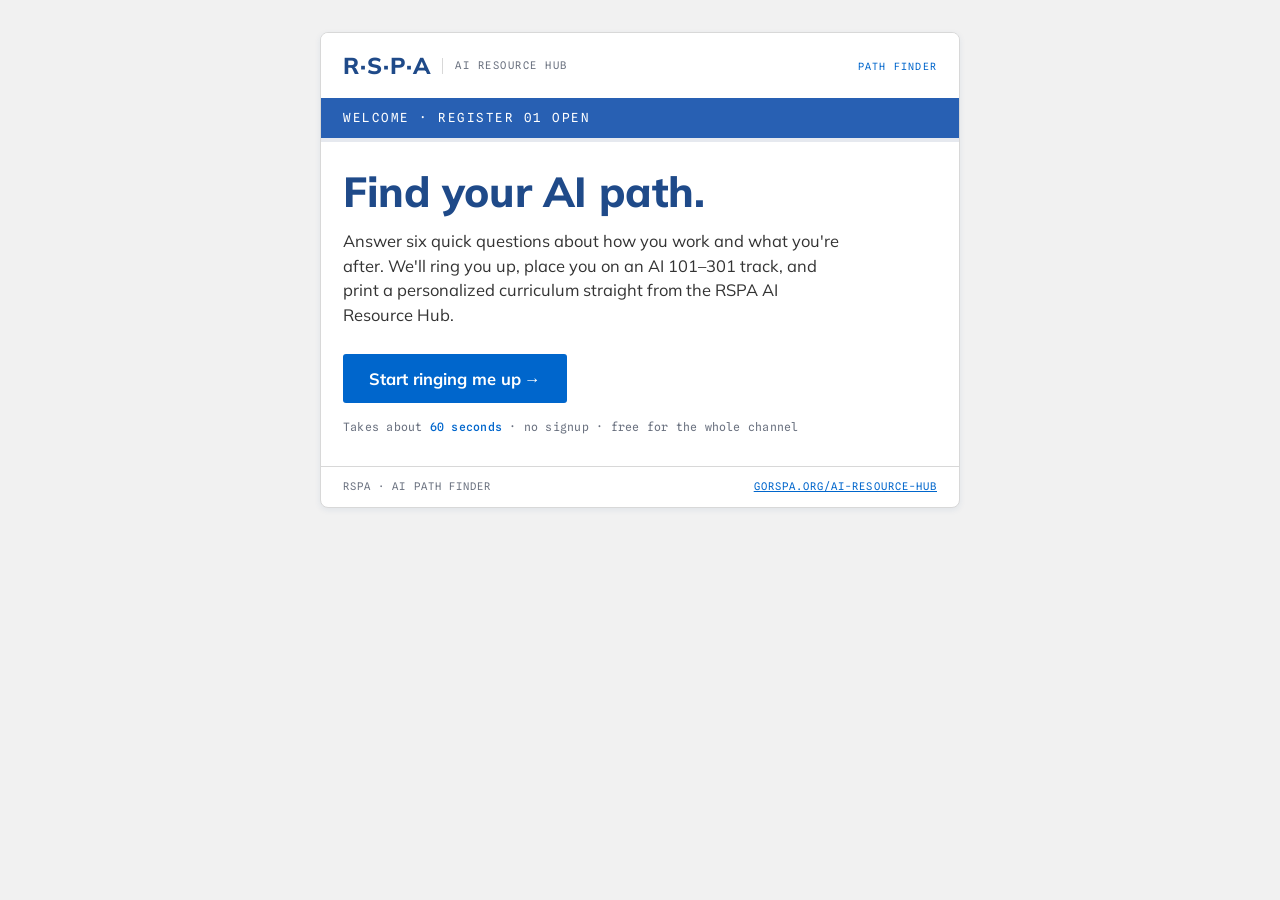
==== wordpress-plugin/rspa-ai-path-finder/app/path-finder.html @ 53745189 "v1.1.0: WordPress plugin, curriculum refresh, RSPA docs - WordPress plugin (wordpress-plugin/rspa-ai" ====
<!DOCTYPE html>
<html lang="en">
<head>
<meta charset="utf-8">
<meta name="viewport" content="width=device-width,initial-scale=1">
<!-- Bump when the curriculum or behavior changes; the WordPress plugin's
     settings screen displays both values. -->
<meta name="rspa-pathfinder-version" content="1.1.0">
<meta name="rspa-pathfinder-content-date" content="2026-10-13">
<meta name="description" content="RSPA AI Path Finder — a 60-second placement quiz that prints your personalized AI curriculum from the RSPA AI Resource Hub.">

<!-- Open Graph / social cards. Once the quiz has its final public URL,
     update og:url below, and consider swapping og:image for a 1200x630 PNG card. -->
<meta property="og:type" content="website">
<meta property="og:site_name" content="RSPA AI Resource Hub">
<meta property="og:title" content="RSPA AI Path Finder">
<meta property="og:description" content="Six quick questions place you on an AI 101–301 curriculum path for the retail IT channel — printed as a shareable receipt. Free, 60 seconds, no signup.">
<meta property="og:url" content="https://www.gorspa.org/ai-resource-hub/">
<meta property="og:image" content="https://www.gorspa.org/wp-content/uploads/logo-color.svg">
<meta name="twitter:card" content="summary">
<meta name="twitter:title" content="RSPA AI Path Finder">
<meta name="twitter:description" content="Find your AI path: a 60-second placement quiz from the RSPA AI Resource Hub.">
<title>RSPA AI Path Finder</title>
<link rel="preconnect" href="https://fonts.googleapis.com">
<link rel="preconnect" href="https://fonts.gstatic.com" crossorigin>
<link rel="stylesheet" href="https://fonts.googleapis.com/css2?family=Mulish:wght@400;600;700;800&family=Spline+Sans+Mono:wght@400;500;700&display=swap">
<style>
  /* ————————————————————————————————————————————————
     RSPA AI PATH FINDER — a friendly register that
     prints your curriculum as a receipt.
     Styled to RSPA's own site: white ground, navy nav
     blue, action blue links, RSPA red for the stamp.
     ———————————————————————————————————————————————— */
  :root{
    --page:#f1f1f1;         /* RSPA gray band */
    --card:#ffffff;
    --border:#d8d8d8;
    --navy:#1f4a89;         /* RSPA header navy */
    --navbar:#2860b3;       /* RSPA main-menu blue */
    --blue:#0066cc;         /* RSPA action/link blue */
    --blue-dark:#005dac;
    --red:#c02b0a;          /* RSPA red — stamp only */
    --txt:#333333;
    --txt-soft:#6b7280;
    --paper:#fbf8f1;        /* receipt paper */
    --paper-2:#f4efe2;
    --ink:#2d2d2d;
    --ink-soft:#6f6a5e;
    --disp:proxima-nova,"Mulish","Helvetica Neue",Helvetica,Arial,sans-serif;
    --mono:"Spline Sans Mono",ui-monospace,"SF Mono",Menlo,monospace;
    --ease:cubic-bezier(.16,1,.3,1);
  }
  *{box-sizing:border-box;margin:0;padding:0}
  html{-webkit-text-size-adjust:100%}
  body{
    background:var(--page);
    color:var(--txt);
    font-family:var(--disp);
    font-size:16px;line-height:1.5;
    min-height:100%;
    display:flex;justify-content:center;
    padding:clamp(12px,3vw,32px);
  }
  .terminal{
    width:100%;max-width:640px;
    background:var(--card);
    border:1px solid var(--border);
    border-radius:8px;
    overflow:hidden;
    box-shadow:0 2px 6px rgba(31,74,137,.08);
  }

  /* ————— masthead ————— */
  .mast{
    display:flex;align-items:center;justify-content:space-between;gap:16px;
    padding:16px 22px 14px;
    background:var(--card);
  }
  .brand{display:flex;align-items:center;gap:12px;min-width:0}
  .brand img{height:34px;width:auto;display:block}
  .brand .wordmark{
    display:none;
    font-family:var(--disp);font-weight:800;font-size:23px;letter-spacing:.04em;color:var(--navy);
  }
  .brand.no-img img{display:none}
  .brand.no-img .wordmark{display:block}
  .brand small{
    font-family:var(--mono);font-size:10.5px;letter-spacing:.14em;
    color:var(--txt-soft);text-transform:uppercase;white-space:nowrap;
    border-left:1px solid var(--border);padding-left:12px;
  }
  .mast .tag{
    font-family:var(--mono);font-size:10px;letter-spacing:.12em;text-transform:uppercase;
    color:var(--blue);white-space:nowrap;
  }

  /* ————— status bar (register display, RSPA nav blue) ————— */
  .vfd{
    background:var(--navbar);
    padding:11px 22px;
    font-family:var(--mono);
    color:#fff;
    display:flex;justify-content:space-between;align-items:baseline;gap:12px;
  }
  .vfd .msg{font-size:12.5px;letter-spacing:.12em;text-transform:uppercase;overflow:hidden;white-space:nowrap;text-overflow:ellipsis}
  .vfd .count{font-size:12.5px;letter-spacing:.12em;flex:none;color:rgba(255,255,255,.65)}
  .vfd .count b{color:#fff;font-weight:500}

  /* progress bar */
  .ticks{height:4px;background:#e6e9ef;overflow:hidden}
  .ticks i{display:block;height:100%;width:100%;background:var(--blue);
    transform:scaleX(0);transform-origin:left center;transition:transform .45s var(--ease)}

  /* ————— screens ————— */
  .stage{padding:28px 22px 30px;position:relative}
  .screen{display:none}
  .screen.active{display:block;animation:rise .38s var(--ease)}
  @keyframes rise{from{opacity:0;transform:translateY(10px)}to{opacity:1;transform:none}}

  h1{
    font-size:clamp(29px,6vw,42px);font-weight:800;line-height:1.06;color:var(--navy);
    letter-spacing:-.01em;text-wrap:balance;margin-bottom:14px;
  }
  h2{font-size:clamp(21px,4.2vw,26px);font-weight:700;line-height:1.18;color:var(--navy);letter-spacing:-.005em;text-wrap:balance;margin-bottom:20px}
  .lede{color:var(--txt);font-size:16.5px;max-width:50ch;margin-bottom:26px}
  .meta-line{font-family:var(--mono);font-size:11.5px;letter-spacing:.02em;color:var(--txt-soft);margin-top:16px}
  .meta-line b{color:var(--blue);font-weight:500}

  .btn{
    -webkit-appearance:none;appearance:none;cursor:pointer;
    font-family:var(--disp);font-weight:700;font-size:16.5px;
    color:#fff;background:var(--blue);
    border:none;border-radius:3px;
    padding:14px 26px;
    transition:background .15s,transform .12s var(--ease);
  }
  .btn:hover{background:var(--blue-dark)}
  .btn:active{transform:translateY(2px)}
  .btn:focus-visible{outline:3px solid var(--navy);outline-offset:3px}

  /* answers */
  .answers{display:flex;flex-direction:column;gap:10px}
  .ans{
    -webkit-appearance:none;appearance:none;cursor:pointer;text-align:left;
    display:flex;align-items:center;gap:14px;
    width:100%;padding:13px 16px;
    background:#fff;
    border:1px solid var(--border);
    border-radius:4px;
    color:var(--txt);font-family:var(--disp);font-size:16px;font-weight:400;line-height:1.35;
    transition:border-color .15s,background .15s,transform .15s var(--ease);
  }
  .ans .key{
    flex:none;width:28px;height:28px;border-radius:3px;
    display:grid;place-items:center;
    font-family:var(--mono);font-size:12px;font-weight:700;
    background:#eaf2fc;color:var(--blue);
    border:1px solid #c5dcf5;
  }
  .ans:hover{border-color:var(--blue);background:#f7fafd;transform:translateX(3px)}
  .ans:focus-visible{outline:2px solid var(--blue);outline-offset:2px}
  .ans.rung{border-color:var(--blue);background:#eaf2fc}
  .q-foot{display:flex;justify-content:space-between;align-items:baseline;gap:12px;margin-top:18px}
  .kbd-hint{display:none;font-family:var(--mono);font-size:11px;letter-spacing:.02em;color:var(--txt-soft)}
  .kbd-hint b{color:var(--blue);font-weight:500}
  @media (hover:hover) and (pointer:fine){ .kbd-hint{display:inline} }
  .back{
    background:none;border:none;cursor:pointer;
    font-family:var(--mono);font-size:12px;letter-spacing:.02em;color:var(--txt-soft);
    padding:6px 2px;
  }
  .back:hover{color:var(--navy)}
  .back:focus-visible{outline:2px solid var(--blue);outline-offset:2px}

  /* ————— printing / receipt ————— */
  .slot{
    height:12px;border-radius:6px;margin:4px auto 0;max-width:520px;
    background:linear-gradient(180deg,#c7cdd8,#e9ecf1);
    border:1px solid var(--border);
    box-shadow:0 2px 4px rgba(31,74,137,.25) inset;
  }
  .receipt-wrap{max-width:480px;margin:0 auto}
  .receipt{
    background:
      repeating-linear-gradient(0deg,transparent 0 26px,rgba(45,45,45,.03) 26px 27px),
      linear-gradient(180deg,var(--paper),var(--paper-2));
    color:var(--ink);
    font-family:var(--mono);font-size:13px;line-height:1.55;
    padding:26px 24px 20px;
    margin-top:-6px;
    box-shadow:0 18px 36px -16px rgba(31,74,137,.45);
    transform-origin:top center;
    -webkit-mask:linear-gradient(#000 0 0) top/100% calc(100% - 9px) no-repeat,
      radial-gradient(circle at 6px -3px, transparent 7px, #000 7.5px) bottom/12px 9px repeat-x;
            mask:linear-gradient(#000 0 0) top/100% calc(100% - 9px) no-repeat,
      radial-gradient(circle at 6px -3px, transparent 7px, #000 7.5px) bottom/12px 9px repeat-x;
  }
  .printing .receipt{animation:feed 1.1s var(--ease)}
  @keyframes feed{
    0%{clip-path:inset(0 0 100% 0);transform:translateY(-14px)}
    100%{clip-path:inset(0 0 0% 0);transform:none}
  }
  .r-center{text-align:center}
  .r-logo-img{height:34px;width:auto;display:inline-block}
  .r-logo{display:none;font-family:var(--disp);font-weight:800;font-size:24px;letter-spacing:.02em;color:var(--navy)}
  .r-head.no-img .r-logo-img{display:none}
  .r-head.no-img .r-logo{display:block}
  .r-sub{font-size:11px;letter-spacing:.14em;text-transform:uppercase;color:var(--ink-soft);margin-top:6px}
  .rule{border:none;border-top:1.5px dashed rgba(45,45,45,.35);margin:13px 0}
  .kv{display:flex;justify-content:space-between;gap:12px;font-size:12px;color:var(--ink-soft)}
  .kv b{color:var(--ink);font-weight:500}

  .stamp-row{display:flex;align-items:center;justify-content:space-between;gap:14px;margin:4px 0 2px}
  .lvl{
    font-family:var(--disp);font-weight:800;font-size:40px;letter-spacing:-.02em;line-height:1;color:var(--navy);
  }
  .lvl small{display:block;font-family:var(--mono);font-weight:400;font-size:10.5px;letter-spacing:.16em;text-transform:uppercase;color:var(--ink-soft);margin-top:5px}
  .stamp{
    flex:none;transform:rotate(-7deg);
    border:2.5px solid var(--red);color:var(--red);
    border-radius:6px;padding:6px 12px;
    font-weight:700;font-size:13px;letter-spacing:.16em;text-transform:uppercase;
    opacity:.92;
  }
  .printing .stamp{animation:stamp .5s var(--ease) .9s backwards}
  @keyframes stamp{
    0%{transform:rotate(-7deg) scale(2.1);opacity:0}
    70%{transform:rotate(-7deg) scale(.94);opacity:.95}
    100%{transform:rotate(-7deg) scale(1);opacity:.92}
  }
  .persona-line{font-size:12.5px;color:var(--ink);margin-top:10px;max-width:42ch}

  .r-h{font-size:11px;letter-spacing:.16em;text-transform:uppercase;color:var(--ink-soft);margin:2px 0 8px}
  .item{display:block;text-decoration:none;color:var(--ink);padding:9px 8px;margin:0 -8px;border-radius:4px}
  .item:hover{background:rgba(0,102,204,.06)}
  .item:focus-visible{outline:2px solid var(--blue);outline-offset:1px}
  .item .t{display:flex;justify-content:space-between;gap:10px;font-weight:700;font-size:13px}
  .item .t .sku{flex:none;font-weight:400;color:var(--ink-soft);font-size:11px;letter-spacing:.06em}
  .item .d{font-size:12px;color:var(--ink-soft);margin-top:2px;line-height:1.45}
  .item .u{font-size:11px;color:var(--blue);text-decoration:underline;text-underline-offset:2px;word-break:break-all;margin-top:3px;display:block}
  .totals .kv{margin:3px 0}
  .totals .kv b, .totals .grand span:last-child{white-space:nowrap}
  .totals .grand{font-size:15px;color:var(--ink);font-weight:700}
  .barcode{
    height:44px;margin:14px auto 4px;max-width:280px;
    background:repeating-linear-gradient(90deg,
      var(--ink) 0 2px,transparent 2px 5px,
      var(--ink) 5px 8px,transparent 8px 10px,
      var(--ink) 10px 11px,transparent 11px 15px,
      var(--ink) 15px 19px,transparent 19px 21px);
  }
  .thanks{font-size:11px;letter-spacing:.14em;text-transform:uppercase;color:var(--ink-soft)}

  /* share row */
  .share{display:flex;flex-wrap:wrap;gap:10px;justify-content:center;margin-top:22px}
  .chip{
    -webkit-appearance:none;appearance:none;cursor:pointer;text-decoration:none;
    font-family:var(--mono);font-size:12px;letter-spacing:.04em;
    color:var(--navy);background:#fff;
    border:1px solid var(--border);border-radius:3px;
    padding:9px 16px;transition:border-color .15s,background .15s;
  }
  .chip:hover{border-color:var(--blue);background:#f7fafd}
  .chip:focus-visible{outline:2px solid var(--blue);outline-offset:2px}
  .chip.primary{background:var(--blue);color:#fff;border-color:var(--blue);font-weight:700}
  .chip.primary:hover{background:var(--blue-dark)}
  .toast{
    text-align:center;font-family:var(--mono);font-size:11.5px;letter-spacing:.1em;
    color:var(--blue);margin-top:12px;min-height:16px;opacity:0;transition:opacity .25s;
  }
  .toast.show{opacity:1}
  .shared-note{
    font-family:var(--mono);font-size:11.5px;letter-spacing:.04em;color:var(--txt-soft);
    text-align:center;margin-bottom:14px;
  }
  .shared-note button{background:none;border:none;color:var(--blue);cursor:pointer;font:inherit;text-decoration:underline;text-underline-offset:2px;padding:0}

  .foot{
    border-top:1px solid var(--border);
    padding:12px 22px;display:flex;justify-content:space-between;gap:10px;
    font-family:var(--mono);font-size:10.5px;letter-spacing:.1em;color:var(--txt-soft);text-transform:uppercase;
  }
  .foot a{color:var(--blue)}
  .foot a:hover{color:var(--navy)}

  ::selection{background:var(--blue);color:#fff}

  /* embedded in an iframe (e.g. the WordPress block): transparent ground, tight
     padding — the host page provides the spacing. */
  .embedded body{background:transparent;padding:4px 2px 10px}
  .embedded .terminal{box-shadow:0 1px 4px rgba(31,74,137,.08)}

  @media (max-width:480px){
    .mast{padding:13px 16px 11px}
    .vfd{padding:10px 16px}
    .stage{padding:24px 16px 26px}
    .vfd .msg{font-size:11px;white-space:normal;line-height:1.45}
    .vfd .count{font-size:11px}
    .brand small{display:none}
    .mast .tag{display:none}
  }
  @media (prefers-reduced-motion:reduce){
    *,*::before,*::after{animation-duration:.01ms !important;animation-iteration-count:1 !important;transition-duration:.01ms !important}
  }
</style>
</head>
<body>

<div class="terminal" id="terminal">
  <div class="mast">
    <div class="brand" id="brand">
      <img src="https://www.gorspa.org/wp-content/uploads/logo-color.svg" alt="RSPA"
           onerror="this.parentNode.classList.add('no-img')">
      <span class="wordmark">R·S·P·A</span>
      <small>AI Resource Hub</small>
    </div>
    <span class="tag">Path Finder</span>
  </div>

  <div class="vfd" role="status" aria-live="polite">
    <span class="msg" id="vfdMsg">WELCOME · REGISTER 01 OPEN</span>
    <span class="count" id="vfdCount"></span>
  </div>
  <div class="ticks" id="ticks" aria-hidden="true"></div>

  <div class="stage" id="stage">

    <!-- INTRO -->
    <section class="screen active" id="intro">
      <h1>Find your AI path.</h1>
      <p class="lede">Answer six quick questions about how you work and what you're after. We'll ring you up, place you on an AI 101–301 track, and print a personalized curriculum straight from the RSPA AI Resource Hub.</p>
      <button class="btn" id="startBtn">Start ringing me up&thinsp;→</button>
      <p class="meta-line">Takes about <b>60 seconds</b> · no signup · free for the whole channel</p>
    </section>

    <!-- QUESTION -->
    <section class="screen" id="quiz">
      <h2 id="qTitle" tabindex="-1" style="outline:none"></h2>
      <div class="answers" id="qAnswers"></div>
      <div class="q-foot">
        <button class="back" id="backBtn">← back one item</button>
        <span class="kbd-hint" aria-hidden="true">or press <b>A–D</b></span>
      </div>
    </section>

    <!-- RESULT -->
    <section class="screen" id="result">
      <p class="shared-note" id="sharedNote" hidden>Viewing a shared result · <button id="retakeInline">take the quiz yourself →</button></p>
      <div class="slot" aria-hidden="true"></div>
      <div class="receipt-wrap">
        <div class="receipt" id="receipt"></div>
      </div>
      <div class="share">
        <button class="chip primary" id="copyBtn">Copy my result link</button>
        <a class="chip" id="liBtn" target="_blank" rel="noopener">Share on LinkedIn</a>
        <a class="chip" id="mailBtn">Email it</a>
        <button class="chip" id="retakeBtn">Retake</button>
      </div>
      <p class="toast" id="toast" role="status">LINK COPIED — PASTE IT ANYWHERE</p>
    </section>

  </div>

  <div class="foot">
    <span>RSPA · AI Path Finder</span>
    <a href="https://www.gorspa.org/ai-resource-hub/" target="_blank" rel="noopener">gorspa.org/ai-resource-hub</a>
  </div>
</div>

<script>
(function(){
  "use strict";

  /* ————— config —————
     The WordPress plugin overrides these by defining window.RSPA_PATHFINDER_CONFIG
     before this script runs; standalone copies use the defaults below. */
  var CFG = window.RSPA_PATHFINDER_CONFIG || {};
  var HUB = "https://www.gorspa.org/";
  /* Where LinkedIn / email shares send people. For now this is the AI Resource
     Hub; once the quiz has its own public URL, point this at the quiz instead. */
  var SHARE_TARGET = CFG.shareTarget || HUB + "ai-resource-hub/";
  /* Optional response counter: set to an endpoint URL (Formspree, Google Apps
     Script, etc.) to receive one anonymous POST per completed quiz:
     {level, track, role, ts}. Leave "" to disable — the widget is zero-backend. */
  var PING_URL = CFG.pingUrl || "";
  /* Base URL for "Copy my result link" (?r=201i is appended). Defaults to this
     page; the plugin points it at the WordPress page the quiz is embedded on. */
  var RESULT_BASE = CFG.resultBase || (location.origin + location.pathname);

  /* inside an iframe: drop the gray page band so the widget sits on the host page */
  var EMBEDDED = window.parent !== window;
  if(EMBEDDED) document.documentElement.classList.add("embedded");

  /* ————— content: questions ————— */
  var QUESTIONS = [
    {
      kick:"Item 1 · Familiarity",
      title:"How would you describe you and AI right now?",
      opts:[
        {label:"We haven't been formally introduced", pts:0},
        {label:"I've dabbled — ChatGPT here and there", pts:1},
        {label:"I use AI tools most days at work", pts:2},
        {label:"I'm building or deploying AI solutions", pts:3}
      ]
    },
    {
      kick:"Item 2 · Vocabulary check",
      title:"Someone says “RAG” in a meeting. You think…",
      opts:[
        {label:"…something about cleaning cloths?", pts:0},
        {label:"I've heard it — retrieval-something", pts:1},
        {label:"I can explain it in plain English", pts:2},
        {label:"I've implemented one", pts:3}
      ]
    },
    {
      kick:"Item 3 · Your seat",
      title:"Which seat do you sit in most days?",
      opts:[
        {label:"Owner / executive", role:"exec"},
        {label:"Sales or marketing", role:"sales"},
        {label:"Support, service, or operations", role:"ops"},
        {label:"Technical — dev, integrations, IT", role:"tech"}
      ]
    },
    {
      kick:"Item 4 · The goal",
      title:"What would make this worth your time?",
      opts:[
        {label:"Understand what AI actually is (and isn't)", track:"f"},
        {label:"Get better results from tools I already use", track:"p"},
        {label:"Run my company more efficiently with AI", track:"i"},
        {label:"Bring AI to my merchants — or my product", track:"m"}
      ]
    },
    {
      kick:"Item 5 · Company pulse",
      title:"How does your company use AI today?",
      opts:[
        {label:"It doesn't — or only unofficially", pts:0},
        {label:"A few people experimenting on their own", pts:1},
        {label:"Approved tools, some ground rules", pts:2},
        {label:"AI is built into our products or processes", pts:3}
      ]
    },
    {
      kick:"Item 6 · The honest one",
      title:"What's really holding you back?",
      opts:[
        {label:"I don't know where to start", mod:-1, flag:"start"},
        {label:"Security, IP, and accuracy worries", mod:0, flag:"risk"},
        {label:"Zero spare time to figure it out", mod:0, flag:"time"},
        {label:"Nothing — hand me the advanced stuff", mod:1, flag:"go"}
      ]
    }
  ];

  /* ————— content: levels & curriculum ————— */
  var ROLE_LABEL = {exec:"Owner / Executive", sales:"Sales & Marketing", ops:"Support & Operations", tech:"Technical / Dev"};
  var ROLE_PLAYBOOK = {
    exec:"Executive playbook — strategy, board materials, faster decisions.",
    sales:"Sales-team playbook — call prep, follow-ups, pipeline intelligence.",
    ops:"Support-team playbook — level-1 chatbots, faster resolution, onboarding.",
    tech:"Developer-team playbook — prototyping, code gen, the new QA."
  };
  var TRACK_LABEL = {f:"Foundations", p:"Practitioner", i:"Internal efficiency", m:"Merchant-facing"};

  var LEVELS = {
    "101":{
      persona:"The Explorer", grade:"AI 101",
      line:"AI-curious and starting fresh — the single best place to be. Your curriculum builds the foundation everyone else skipped.",
      items:[
        {sku:"TERM-101", t:"AI Terminology & Definitions", d:"Learn the language: generative vs. predictive, LLMs, RAG, agents — decoded for the channel.", u:HUB+"ai-terminology/"},
        {sku:"MYTH-101", t:"AI Misconceptions & Best Practices", d:"Seven myths, busted — plus what to never paste into a public AI tool.", u:HUB+"ai-misconceptions-best-practices/"},
        {sku:"PRMPT-101", t:"Basic Prompting — the Cheat Sheet", d:"Sample prompts for marketing, sales & support, and the role-context-format formula.", u:HUB+"ai-tools/"},
        {sku:"POD-151", t:"Podcast: AI's Impact w/ Byron Reese", d:"A tech futurist's big picture. Zero jargon, all signal.", u:HUB+"blog-rspa-trusted-advisor-ep-151-ais-impact-with-tech-futurist-byron-reese/"},
        {sku:"ACT-101", t:"This week: one tool, one task", d:"The best-practices action plan — pick one AI tool and use it for one real task before Friday.", u:HUB+"ai-misconceptions-best-practices/"}
      ]
    },
    "102":{
      persona:"The Practitioner", grade:"AI 102",
      line:"You already use AI — now make it work harder. Your curriculum turns casual prompting into a repeatable skill.",
      items:[
        {sku:"PRMPT-102", t:"Prompting Cheat Sheet & Few-Shot", d:"Context, verification, and teaching the AI with examples before you ask.", u:HUB+"ai-tools/"},
        {sku:"CRAFT-102", t:"Advanced Prompting: C.R.A.F.T. & Personas", d:"Context-Role-Action-Format-Tone, expert personas, chain-of-thought — the pro moves.", u:HUB+"ai-tools/"},
        {sku:"SEC-102", t:"Protect Your IP", d:"Zero-trust rules for public tools, and what belongs only in paid, contract-backed platforms.", u:HUB+"ai-misconceptions-best-practices/"},
        {sku:"PDF-102", t:"7-Day Social Content Pro Prompt", d:"A two-prompt workflow that turns one chat into a week of posts and images. Fill four blanks, run it.", u:HUB+"wp-content/uploads/7-Day-Social-Media-content-and-Image-Generator-Pro-Prompt.pdf"},
        {sku:"POD-153", t:"Podcast: Zack Kass (ex-OpenAI)", d:"How AI can expand VAR/ISV potential, from OpenAI's former GTM lead.", u:HUB+"blog-rspa-trusted-advisor-ep-153-how-ai-can-expand-var-isv-potential-with-zack-kass/"}
      ]
    },
    "201":{
      persona:"The Operator", grade:"AI 201",
      line:"You're past experimenting — time to put AI to work across the whole business, team by team.",
      items:[
        {sku:"OPS-201", t:"Internal AI Applications, by Team", d:"__ROLE__", u:HUB+"ai-internal-applications/"},
        {sku:"PDF-201", t:"Top 10 AI Use Cases for IT Resellers", d:"The internal-productivity playbook, in one PDF.", u:HUB+"wp-content/uploads/Top-10-AI-Use-Cases-for-IT-Resellers-Internal-Productivity-Business-Growth.pdf"},
        {sku:"PDF-202", t:"Stop Talking About AI and Start Using It", d:"A practical application guide for busy channel executives.", u:HUB+"wp-content/uploads/Stop-Talking-About-AI-and-Start-Using-It-A-Practical-Application-for-Busy-Channel-Executives.pdf"},
        {sku:"SEC-201", t:"Governance Guardrails", d:"IP protection defaults and sample partner-NDA language before you scale.", u:HUB+"ai-misconceptions-best-practices/"},
        {sku:"PDF-203", t:"What VAR & ISV Teams Should Learn Next", d:"RetailNOW 2026 takeaways: core AI skills, a one-page governance checklist, and a 90-day pilot plan.", u:HUB+"wp-content/uploads/What-VAR-ISV-Teams-Should-Learn-Next-About-AI.pdf"}
      ]
    },
    "301":{
      persona:"The Trailblazer", grade:"AI 301",
      line:"You're bringing AI to the front of the store — and the front of the industry. This is the merchant-facing, revenue-side track.",
      items:[
        {sku:"MRCH-301", t:"Merchant-Facing AI, by Vertical", d:"What McDonald's, Wegmans, and Sephora are shipping — and what your merchants will ask for next.", u:HUB+"ai-merchant-facing-applications/"},
        {sku:"POD-159", t:"Podcast: AI & Payments Opportunities", d:"For ISOs, agents, ISVs, and VARs — where AI meets the payments stack.", u:HUB+"blog-rspa-trusted-advisor-ep-159-ai-payments-opportunities-for-isos-agents-isvs-and-vars/"},
        {sku:"PDF-301A", t:"Conversational AI in Retail: Case Studies", d:"Nike, Sephora, Walmart, Kroger, Lowe's — and why VARs must own the conversational layer first.", u:HUB+"wp-content/uploads/Conversational_AI_Case_Studies.pdf"},
        {sku:"PDF-301B", t:"How Restaurants, Retailers & C-Stores Use AI", d:"Merchant AI use cases by vertical, and how to package AI around outcomes, not a resold chatbot.", u:HUB+"wp-content/uploads/AI-Transforming-Sales-and-Operations.pdf"},
        {sku:"CTA-301", t:"Join the RSPA AI Advisory Group", d:"Shape this hub — contribute case studies and steer what gets built next.", u:"mailto:Membership@GoRSPA.org?subject=RSPA%20AI%20Advisory%20Group"}
      ]
    }
  };

  /* electives appended by track / concern */
  var ELECTIVES = {
    m:{sku:"ELEC-M", t:"Elective: Merchant-Facing AI", d:"A preview of the 301 track — real deployments across retail, restaurant & grocery.", u:HUB+"ai-merchant-facing-applications/"},
    i:{sku:"ELEC-I", t:"Elective: Internal AI Applications", d:"A preview of the 201 track — efficiency use cases organized by business outcome.", u:HUB+"ai-internal-applications/"},
    risk:{sku:"ELEC-S", t:"Elective: IP & Accuracy Guardrails", d:"The zero-trust defaults that let you use AI without losing sleep.", u:HUB+"ai-misconceptions-best-practices/"},
    /* 301 merchant track: the Inspire 2026 Voice AI deck (Google Drive .pptx, as linked from the hub) */
    voice:{sku:"ELEC-V", t:"Elective: Voice AI in Retail IT (deck)", d:"Inspire 2026: phone, kiosk & drive-thru voice AI across retail, restaurant & grocery.", u:"https://drive.google.com/uc?export=download&id=167g3m_W9bVML_R7xXnJOEFtqOKq_wZOw"}
  };

  /* seat-specific electives (Q3), appended at every level */
  var ROLE_ELECTIVES = {
    tech:{sku:"ELEC-T", t:"Elective: AI-Assisted Development", d:"RetailNOW 2026: from vibe coding to a disciplined dev loop — second-model review, PCI built in.", u:HUB+"wp-content/uploads/The-Latest-AI-Enablers-for-ISVs-FINAL.pdf"},
    exec:{sku:"ELEC-X", t:"Elective: AI Considerations for VAR Leaders", d:"Inspire 2026 deck: a three-rule AI policy, a five-question use-case test, crawl-walk-run.", u:"https://drive.google.com/uc?export=download&id=1Q1Ds4-gEFKq4kEenIg5SFWdfA9tV9MkH"}
  };

  var VFD_LINES = [
    "SCANNING FAMILIARITY…","CHECKING VOCABULARY…","LOGGING YOUR SEAT…",
    "PRICING THE GOAL…","READING COMPANY PULSE…","LAST ITEM — BE HONEST…"
  ];

  /* ————— state ————— */
  var state = {i:0, answers:[], score:0, role:null, track:null, flag:null, shared:false};

  var $ = function(id){return document.getElementById(id)};
  var screens = {intro:$("intro"), quiz:$("quiz"), result:$("result")};
  var reduced = window.matchMedia("(prefers-reduced-motion: reduce)").matches;

  /* progress bar */
  var ticksEl = $("ticks");
  ticksEl.appendChild(document.createElement("i"));

  function vfd(msg,count){
    $("vfdMsg").textContent = msg;
    $("vfdCount").innerHTML = count || "";
  }
  function show(name){
    for(var k in screens){screens[k].classList.remove("active")}
    screens[name].classList.add("active");
    postHeight();
  }
  function paintTicks(n){
    ticksEl.firstChild.style.transform = "scaleX(" + (n/QUESTIONS.length) + ")";
  }

  /* ————— quiz flow ————— */
  function renderQ(focusTitle){
    var q = QUESTIONS[state.i];
    $("qTitle").textContent = q.title;
    var box = $("qAnswers"); box.innerHTML = "";
    var KEYS = "ABCD";
    q.opts.forEach(function(opt,idx){
      var b = document.createElement("button");
      b.className = "ans" + (state.answers[state.i]===idx ? " rung" : "");
      b.type = "button";
      b.innerHTML = '<span class="key">'+KEYS[idx]+'</span><span>'+opt.label+'</span>';
      b.addEventListener("click",function(){pick(idx,b)});
      box.appendChild(b);
    });
    $("backBtn").style.visibility = "visible";
    $("backBtn").textContent = state.i===0 ? "← back to start" : "← back one item";
    vfd(VFD_LINES[state.i], "ITEM <b>"+(state.i+1)+"</b>/"+QUESTIONS.length);
    paintTicks(state.i);
    show("quiz");
    if(focusTitle !== false){ try{ $("qTitle").focus({preventScroll:false}) }catch(e){} }
  }

  var advancing = false;
  function pick(idx, btn){
    if(advancing) return;
    advancing = true;
    var sib = btn.parentNode.children;
    for(var s=0;s<sib.length;s++){ sib[s].classList.remove("rung") }
    btn.classList.add("rung");
    state.answers[state.i] = idx;
    var delay = reduced ? 0 : 260;
    setTimeout(function(){
      advancing = false;
      state.i++;
      if(state.i < QUESTIONS.length){ renderQ() }
      else { tally(); }
    }, delay);
  }

  /* register keys: A–D or 1–4 answer the open question */
  document.addEventListener("keydown", function(e){
    /* in a host-page popup, Esc asks the host to close it */
    if(e.key === "Escape" && EMBEDDED){
      try{ window.parent.postMessage({type:"rspa-pathfinder-close"}, "*") }catch(err){}
      return;
    }
    if(!screens.quiz.classList.contains("active")) return;
    if(e.altKey || e.ctrlKey || e.metaKey) return;
    var idx = "ABCD".indexOf(e.key.toUpperCase());
    if(idx < 0) idx = "1234".indexOf(e.key);
    if(idx >= 0 && idx < QUESTIONS[state.i].opts.length){
      var btn = $("qAnswers").children[idx];
      if(btn){ e.preventDefault(); pick(idx, btn) }
    }
  });

  $("backBtn").addEventListener("click",function(){
    if(state.i===0){ state.answers=[]; vfd("WELCOME · REGISTER 01 OPEN",""); paintTicks(0); show("intro"); return }
    state.i--; renderQ();
  });

  $("startBtn").addEventListener("click",function(){ state.i=0; state.answers=[]; renderQ() });
  $("retakeBtn").addEventListener("click",restart);
  $("retakeInline").addEventListener("click",restart);
  function restart(){
    state = {i:0, answers:[], score:0, role:null, track:null, flag:null, shared:false};
    $("sharedNote").hidden = true;
    if(history.replaceState){ try{ history.replaceState(null,"",location.pathname) }catch(e){} }
    renderQ();
  }

  /* ————— scoring ————— */
  function tally(){
    var score=0, role="ops", track="f", flag=null, mod=0;
    QUESTIONS.forEach(function(q,qi){
      var opt = q.opts[state.answers[qi]];
      if(!opt) return;
      if(typeof opt.pts === "number") score += opt.pts;
      if(opt.role) role = opt.role;
      if(opt.track) track = opt.track;
      if(typeof opt.mod === "number"){ mod = opt.mod; flag = opt.flag }
    });
    var adj = Math.max(0, Math.min(9, score + mod));
    var level = adj<=2 ? "101" : adj<=5 ? "102" : adj<=7 ? "201" : "301";
    state.score=adj; state.role=role; state.track=track; state.flag=flag;
    renderResult(level, track, role, adj, flag, false);
  }

  /* ————— receipt ————— */
  function esc(s){return String(s).replace(/&/g,"&amp;").replace(/</g,"&lt;").replace(/>/g,"&gt;").replace(/"/g,"&quot;")}

  function renderResult(level, track, role, score, flag, isShared){
    var L = LEVELS[level];
    var items = L.items.slice();

    /* personalize the 201 lead item by role */
    items = items.map(function(it){
      if(it.d === "__ROLE__"){ it = {sku:it.sku,t:it.t,u:it.u,d:ROLE_PLAYBOOK[role] || "Playbooks for every team — pick your seat and start there."} }
      return it;
    });

    /* electives: track preview + risk guardrails, deduped */
    var extra = [];
    if(track==="m" && level!=="301") extra.push(ELECTIVES.m);
    if(track==="i" && (level==="101"||level==="102")) extra.push(ELECTIVES.i);
    if(track==="m" && level==="301") extra.push(ELECTIVES.voice);
    if(flag==="risk") extra.push(ELECTIVES.risk);
    if(role && ROLE_ELECTIVES[role]) extra.push(ROLE_ELECTIVES[role]);
    var urls = {}; items.forEach(function(it){urls[it.u+it.t]=1});
    extra = extra.filter(function(e){ if(urls[e.u+e.t]) return false; urls[e.u+e.t]=1; return true });

    var now = new Date();
    var dateStr = now.toLocaleDateString(undefined,{year:"numeric",month:"short",day:"2-digit"});
    var timeStr = now.toLocaleTimeString(undefined,{hour:"2-digit",minute:"2-digit"});

    var h = '';
    h += '<div class="r-center r-head"><img class="r-logo-img" src="https://www.gorspa.org/wp-content/uploads/logo-color.svg" alt="RSPA" onerror="this.parentNode.classList.add(\'no-img\')">';
    h += '<div class="r-logo">R·S·P·A</div>';
    h += '<div class="r-sub">AI Resource Hub · Path Finder</div></div>';
    h += '<hr class="rule">';
    h += '<div class="kv"><span>DATE</span><b>'+dateStr+' '+timeStr+'</b></div>';
    h += '<div class="kv"><span>REGISTER</span><b>01 · PATH FINDER v1.1</b></div>';
    h += '<div class="kv"><span>MEMBER SEAT</span><b>'+esc(ROLE_LABEL[role]||"—")+'</b></div>';
    h += '<div class="kv"><span>TRACK</span><b>'+esc(TRACK_LABEL[track]||"—")+'</b></div>';
    h += '<hr class="rule">';
    h += '<div class="stamp-row"><div class="lvl">'+L.grade+'<small>Your placement</small></div>';
    h += '<div class="stamp">'+esc(L.persona)+'</div></div>';
    h += '<p class="persona-line">'+esc(L.line)+'</p>';
    h += '<hr class="rule">';
    h += '<div class="r-h">Your curriculum — tap any line</div>';

    items.concat(extra).forEach(function(it){
      var ext = it.u.indexOf("mailto:")===0 ? '' : ' target="_blank" rel="noopener"';
      h += '<a class="item" href="'+esc(it.u)+'"'+ext+'>';
      h += '<span class="t"><span>'+esc(it.t)+'</span><span class="sku">'+esc(it.sku)+'</span></span>';
      h += '<span class="d">'+esc(it.d)+'</span>';
      h += '<span class="u">'+esc(it.u.replace("https://www.","").replace("mailto:","").split("?")[0])+'</span>';
      h += '</a>';
    });

    h += '<hr class="rule">';
    h += '<div class="totals">';
    h += '<div class="kv"><span>SUBTOTAL · AI FAMILIARITY</span><b>'+(score===null?"—":score)+' / 9</b></div>';
    h += '<div class="kv"><span>FEAR OF AI</span><b>−100%</b></div>';
    h += '<div class="kv grand"><span>TOTAL DUE</span><span>$0.00</span></div>';
    h += '</div>';
    h += '<hr class="rule">';
    h += '<div class="r-center"><div class="barcode" aria-hidden="true"></div>';
    h += '<div class="kv" style="justify-content:center;gap:6px"><span>'+level+'-'+track.toUpperCase()+(role?'-'+role.toUpperCase().slice(0,4):'')+'</span></div>';
    h += '<p class="thanks" style="margin-top:10px">*** Thank you for learning with RSPA ***<br>No refunds on knowledge</p></div>';

    $("receipt").innerHTML = h;

    /* share links */
    var code = level + track;
    var shareUrl = RESULT_BASE + (RESULT_BASE.indexOf("?")<0 ? "?" : "&") + "r=" + code;
    var liText = isShared
      ? "Worth 60 seconds for anyone in the retail IT channel: the RSPA AI Path Finder places you on a personalized AI curriculum. This one came back "+L.grade+" — "+L.persona+". Find your path on the RSPA AI Resource Hub: "+SHARE_TARGET
      : "I just took the RSPA AI Path Finder and placed at "+L.grade+" — "+L.persona+". Six quick questions, then a personalized AI curriculum for VARs and ISVs. Find your own path on the RSPA AI Resource Hub: "+SHARE_TARGET;
    $("liBtn").href = "https://www.linkedin.com/feed/?shareActive=true&text=" + encodeURIComponent(liText);
    $("copyBtn").textContent = isShared ? "Copy this result link" : "Copy my result link";
    $("retakeBtn").textContent = isShared ? "Take the quiz" : "Retake";
    var mailSubj = isShared ? "Find your AI path — RSPA AI Path Finder"
                            : "My RSPA AI path: "+L.grade+" — "+L.persona;
    var mailBody = isShared
      ? "Hi,\n\nThought of you for this: the RSPA AI Path Finder — six quick questions that place you on a personalized AI curriculum for the retail IT channel. This result came back "+L.grade+" ("+L.persona+").\n\nFind your own AI path (about 60 seconds, no signup):\n"+SHARE_TARGET+"\n\n"
      : "Hi,\n\nI just took the RSPA AI Path Finder and placed at "+L.grade+" — "+L.persona+".\n\nIt asks six quick questions, then prints a personalized AI curriculum — terminology, prompting, and real use cases for VARs and ISVs — straight from the RSPA AI Resource Hub.\n\nFind your own AI path (about 60 seconds, no signup):\n"+SHARE_TARGET+"\n\n";
    $("mailBtn").href = "mailto:?subject=" + encodeURIComponent(mailSubj) + "&body=" + encodeURIComponent(mailBody);

    /* optional anonymous response counter */
    if(PING_URL && !isShared){
      try{
        fetch(PING_URL,{method:"POST",mode:"no-cors",
          headers:{"Content-Type":"application/json"},
          body:JSON.stringify({level:level,track:track,role:role,ts:Date.now()})
        }).catch(function(){});
      }catch(e){}
    }
    $("copyBtn").onclick = function(){
      var toastMsg = function(msg){ var t=$("toast"); t.textContent=msg; t.classList.add("show"); setTimeout(function(){t.classList.remove("show")},4000) };
      var done = function(){ toastMsg("LINK COPIED — PASTE IT ANYWHERE") };
      var fail = function(){ toastMsg("COPY BLOCKED — LINK: "+shareUrl) };
      if(navigator.clipboard && navigator.clipboard.writeText){
        navigator.clipboard.writeText(shareUrl).then(done,function(){fallbackCopy(shareUrl,done,fail)});
      } else { fallbackCopy(shareUrl,done,fail) }
    };

    $("sharedNote").hidden = !isShared;
    vfd("PLACEMENT PRINTED · "+L.grade+" · "+L.persona.toUpperCase(), "");
    paintTicks(QUESTIONS.length);
    var wrap = $("result");
    wrap.classList.remove("printing");
    void wrap.offsetWidth; /* restart animation */
    if(!reduced) wrap.classList.add("printing");
    show("result");
    setTimeout(postHeight, reduced?50:1200);
  }

  function fallbackCopy(text,done,fail){
    var ta=document.createElement("textarea");
    ta.value=text; ta.setAttribute("readonly","");
    ta.style.position="absolute"; ta.style.left="-9999px";
    document.body.appendChild(ta); ta.select();
    var ok=false;
    try{ ok=document.execCommand("copy") }catch(e){ ok=false }
    document.body.removeChild(ta);
    if(ok){ done() } else if(fail){ fail() }
  }

  /* ————— shared-result deep link (?r=201i) ————— */
  (function(){
    var m = /[?&]r=(101|102|201|301)([fpim])?/.exec(location.search);
    if(m){
      var lvl=m[1], trk=m[2]||"f";
      state.shared = true;
      renderResult(lvl, trk, null, null, null, true);
    }
  })();

  /* ————— iframe auto-height ————— */
  /* Measures the body, not documentElement.scrollHeight — the latter never
     shrinks below the iframe's current height, so the frame couldn't collapse
     after the tall receipt (e.g. on Retake). */
  function postHeight(){
    if(!EMBEDDED) return;
    try{
      window.parent.postMessage({type:"rspa-pathfinder-height",
        height: Math.ceil(document.body.getBoundingClientRect().height)}, "*");
    }catch(e){}
  }
  window.addEventListener("resize", postHeight);
  if(window.ResizeObserver){ new ResizeObserver(postHeight).observe(document.body) }
  postHeight();
})();
</script>

</body>
</html>
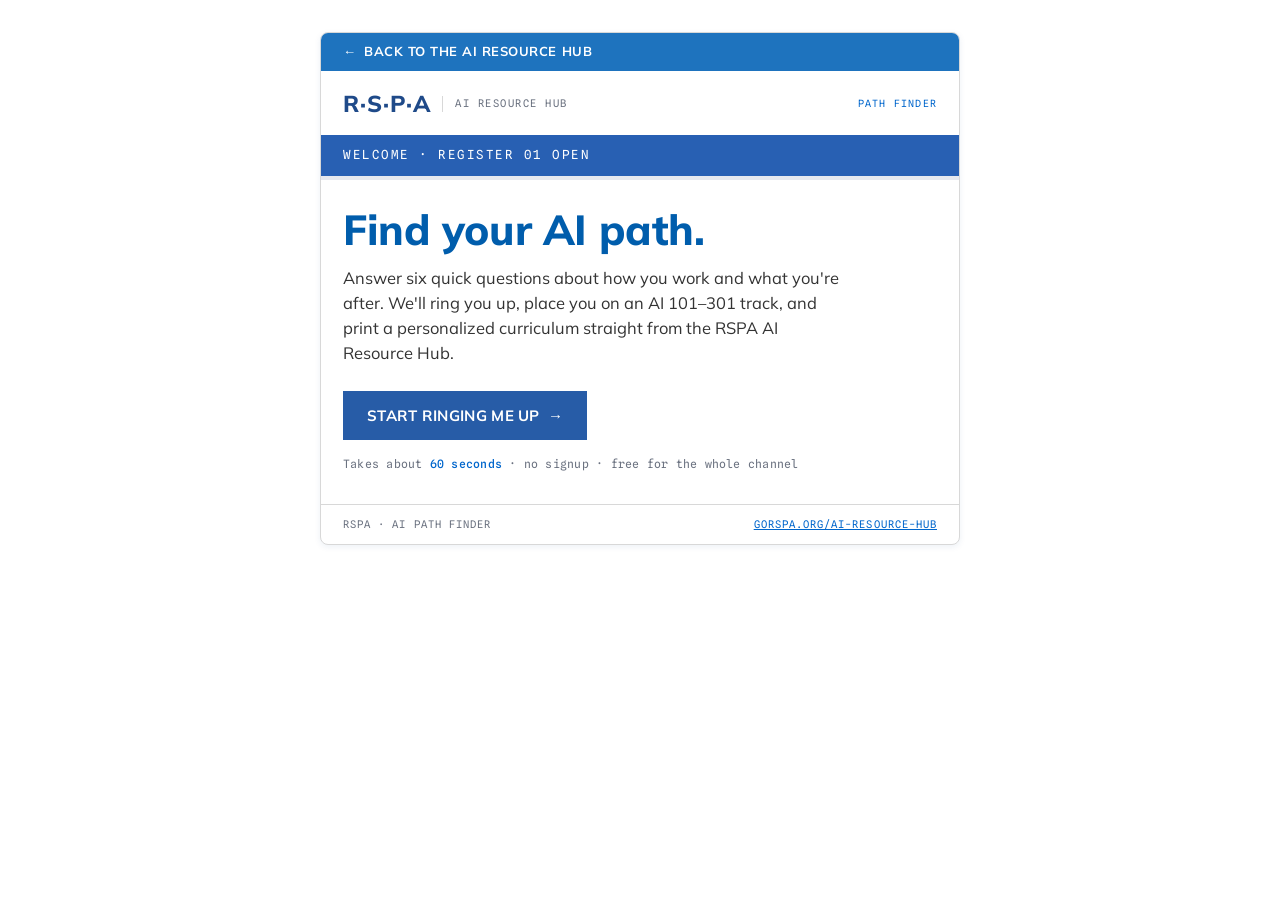
==== commit cfe44ad4: "v1.5.0: match the gorspa.org hub look (back-to-hub bar, card icon, theme buttons) Co-Authored-By: Cl" ====
--- a/wordpress-plugin/rspa-ai-path-finder/app/path-finder.html
+++ b/wordpress-plugin/rspa-ai-path-finder/app/path-finder.html
@@ -5,22 +5,29 @@
 <meta name="viewport" content="width=device-width,initial-scale=1">
 <!-- Bump when the curriculum or behavior changes; the WordPress plugin's
      settings screen displays both values. -->
-<meta name="rspa-pathfinder-version" content="1.1.0">
-<meta name="rspa-pathfinder-content-date" content="2026-10-13">
+<meta name="rspa-pathfinder-version" content="1.5.0">
+<meta name="rspa-pathfinder-content-date" content="2026-11-20">
 <meta name="description" content="RSPA AI Path Finder — a 60-second placement quiz that prints your personalized AI curriculum from the RSPA AI Resource Hub.">
 
-<!-- Open Graph / social cards. Once the quiz has its final public URL,
-     update og:url below, and consider swapping og:image for a 1200x630 PNG card. -->
+<!-- Open Graph / social cards. Once the quiz has its final public URL, update og:url below.
+     Image: the Find Your AI Learning Path icon from the RSPA hub card (800x800). -->
 <meta property="og:type" content="website">
 <meta property="og:site_name" content="RSPA AI Resource Hub">
 <meta property="og:title" content="RSPA AI Path Finder">
 <meta property="og:description" content="Six quick questions place you on an AI 101–301 curriculum path for the retail IT channel — printed as a shareable receipt. Free, 60 seconds, no signup.">
 <meta property="og:url" content="https://www.gorspa.org/ai-resource-hub/">
-<meta property="og:image" content="https://www.gorspa.org/wp-content/uploads/logo-color.svg">
+<meta property="og:image" content="https://www.gorspa.org/wp-content/uploads/Find-AI-Path-Icon-800w.png">
+<meta property="og:image:width" content="800">
+<meta property="og:image:height" content="800">
+<meta property="og:image:alt" content="RSPA AI Path Finder icon: a compass pin with branching paths">
+<meta name="twitter:image" content="https://www.gorspa.org/wp-content/uploads/Find-AI-Path-Icon-800w.png">
 <meta name="twitter:card" content="summary">
 <meta name="twitter:title" content="RSPA AI Path Finder">
 <meta name="twitter:description" content="Find your AI path: a 60-second placement quiz from the RSPA AI Resource Hub.">
 <title>RSPA AI Path Finder</title>
+<script>/* mark iframe/popup use before first paint, so the back-to-hub bar never flashes */try{if(window.parent!==window)document.documentElement.classList.add("embedded")}catch(e){document.documentElement.classList.add("embedded")}</script>
+<!-- tab icon: the hub card's Find Your AI Learning Path icon, 64px, inlined so it also works inside the WordPress plugin -->
+<link rel="icon" type="image/png" href="[data-uri]">
 <link rel="preconnect" href="https://fonts.googleapis.com">
 <link rel="preconnect" href="https://fonts.gstatic.com" crossorigin>
 <link rel="stylesheet" href="https://fonts.googleapis.com/css2?family=Mulish:wght@400;600;700;800&family=Spline+Sans+Mono:wght@400;500;700&display=swap">
@@ -32,13 +39,15 @@
      blue, action blue links, RSPA red for the stamp.
      ———————————————————————————————————————————————— */
   :root{
-    --page:#f1f1f1;         /* RSPA gray band */
+    --page:#ffffff;         /* gorspa.org page ground */
     --card:#ffffff;
     --border:#d8d8d8;
     --navy:#1f4a89;         /* RSPA header navy */
     --navbar:#2860b3;       /* RSPA main-menu blue */
     --blue:#0066cc;         /* RSPA action/link blue */
-    --blue-dark:#005dac;
+    --blue-dark:#005dac;    /* hub card titles */
+    --btn:#275ca7;          /* theme .btn-link.blue */
+    --hubbar:#1e73be;       /* hub section bar */
     --red:#c02b0a;          /* RSPA red — stamp only */
     --txt:#333333;
     --txt-soft:#6b7280;
@@ -70,6 +79,17 @@
     box-shadow:0 2px 6px rgba(31,74,137,.08);
   }
 
+  /* ————— back-to-hub bar: matches the gorspa.org hub section bar ————— */
+  .hubbar{
+    display:flex;align-items:center;gap:8px;
+    background:var(--hubbar);color:#fff;text-decoration:none;
+    font-family:var(--disp);font-weight:700;font-size:13px;letter-spacing:.04em;text-transform:uppercase;
+    padding:9px 22px;
+  }
+  .hubbar:hover{background:var(--btn)}
+  .hubbar:focus-visible{outline:3px solid var(--navy);outline-offset:-3px}
+  .embedded .hubbar{display:none} /* inside a popup or iframe the host page is already the hub */
+
   /* ————— masthead ————— */
   .mast{
     display:flex;align-items:center;justify-content:space-between;gap:16px;
@@ -117,24 +137,28 @@
   .screen.active{display:block;animation:rise .38s var(--ease)}
   @keyframes rise{from{opacity:0;transform:translateY(10px)}to{opacity:1;transform:none}}
 
+  .intro-head{display:flex;align-items:center;gap:18px;margin-bottom:14px}
+  .intro-icon{flex:none;width:76px;height:76px;border-radius:14px;display:block}
+  .intro-head h1{margin-bottom:0}
   h1{
-    font-size:clamp(29px,6vw,42px);font-weight:800;line-height:1.06;color:var(--navy);
+    font-size:clamp(29px,6vw,42px);font-weight:800;line-height:1.06;color:var(--blue-dark);
     letter-spacing:-.01em;text-wrap:balance;margin-bottom:14px;
   }
-  h2{font-size:clamp(21px,4.2vw,26px);font-weight:700;line-height:1.18;color:var(--navy);letter-spacing:-.005em;text-wrap:balance;margin-bottom:20px}
+  h2{font-size:clamp(21px,4.2vw,26px);font-weight:700;line-height:1.18;color:var(--blue-dark);letter-spacing:-.005em;text-wrap:balance;margin-bottom:20px}
   .lede{color:var(--txt);font-size:16.5px;max-width:50ch;margin-bottom:26px}
   .meta-line{font-family:var(--mono);font-size:11.5px;letter-spacing:.02em;color:var(--txt-soft);margin-top:16px}
   .meta-line b{color:var(--blue);font-weight:500}
 
   .btn{
     -webkit-appearance:none;appearance:none;cursor:pointer;
-    font-family:var(--disp);font-weight:700;font-size:16.5px;
-    color:#fff;background:var(--blue);
-    border:none;border-radius:3px;
-    padding:14px 26px;
-    transition:background .15s,transform .12s var(--ease);
-  }
-  .btn:hover{background:var(--blue-dark)}
+    /* the gorspa.org theme's .btn-link.blue: uppercase, square, arrow at the right */
+    font-family:var(--disp);font-weight:700;font-size:15px;letter-spacing:.02em;text-transform:uppercase;line-height:1;
+    color:#fff;background:var(--btn);
+    border:2px solid var(--btn);border-radius:0;
+    padding:15px 22px;
+    transition:opacity .15s,transform .12s var(--ease);
+  }
+  .btn:hover{opacity:.75}
   .btn:active{transform:translateY(2px)}
   .btn:focus-visible{outline:3px solid var(--navy);outline-offset:3px}
 
@@ -235,12 +259,23 @@
   .item:hover{background:rgba(0,102,204,.06)}
   .item:focus-visible{outline:2px solid var(--blue);outline-offset:1px}
   .item .t{display:flex;justify-content:space-between;gap:10px;font-weight:700;font-size:13px}
-  .item .t .sku{flex:none;font-weight:400;color:var(--ink-soft);font-size:11px;letter-spacing:.06em}
+  .item .t .nm{flex:1;min-width:0}
+  .item .t .pr{flex:none;text-align:right;white-space:nowrap}
+  .item .t .sku{font-weight:400;color:var(--ink-soft);font-size:11px;letter-spacing:.06em;margin-right:6px}
+  /* checklist box: ticks when the visitor opens that line (saved in this browser only) */
+  .item .box{display:inline-block;position:relative;width:11px;height:11px;margin-right:7px;vertical-align:-1px;
+    border:1.5px solid currentColor;border-radius:2px;transition:background .15s,border-color .15s}
+  .item.got .box{background:var(--blue);border-color:var(--blue)}
+  .item.got .box::after{content:"";position:absolute;left:2.5px;top:-.5px;width:3px;height:6.5px;
+    border:solid #fff;border-width:0 1.6px 1.6px 0;transform:rotate(45deg)}
+  .sr{position:absolute;width:1px;height:1px;overflow:hidden;clip:rect(0 0 0 0);white-space:nowrap}
   .item .d{font-size:12px;color:var(--ink-soft);margin-top:2px;line-height:1.45}
   .item .u{font-size:11px;color:var(--blue);text-decoration:underline;text-underline-offset:2px;word-break:break-all;margin-top:3px;display:block}
   .totals .kv{margin:3px 0}
   .totals .kv b, .totals .grand span:last-child{white-space:nowrap}
   .totals .grand{font-size:15px;color:var(--ink);font-weight:700}
+  .totals .coupon{color:var(--red)}
+  .totals .coupon b{color:var(--red)}
   .barcode{
     height:44px;margin:14px auto 4px;max-width:280px;
     background:repeating-linear-gradient(90deg,
@@ -262,13 +297,31 @@
   }
   .chip:hover{border-color:var(--blue);background:#f7fafd}
   .chip:focus-visible{outline:2px solid var(--blue);outline-offset:2px}
-  .chip.primary{background:var(--blue);color:#fff;border-color:var(--blue);font-weight:700}
-  .chip.primary:hover{background:var(--blue-dark)}
+  .chip.primary{background:var(--btn);color:#fff;border-color:var(--btn);font-weight:700}
+  .chip.primary:hover{background:var(--btn);opacity:.75}
   .toast{
     text-align:center;font-family:var(--mono);font-size:11.5px;letter-spacing:.1em;
     color:var(--blue);margin-top:12px;min-height:16px;opacity:0;transition:opacity .25s;
   }
   .toast.show{opacity:1}
+  /* RSPA reward: a tear-off coupon printed under the totals once unlocked */
+  .reward{margin:14px 0 4px;padding:12px 12px 13px;border:1.5px dashed rgba(45,45,45,.45);text-align:center}
+  .reward .rw-h{font-size:11px;letter-spacing:.16em;text-transform:uppercase;color:var(--ink-soft)}
+  .reward .rw-t{font-family:var(--disp);font-weight:800;font-size:16px;color:var(--navy);margin-top:4px;line-height:1.25}
+  .reward .rw-d{font-size:11.5px;color:var(--ink-soft);margin-top:6px;line-height:1.45}
+  .reward .rw-bar{height:6px;background:rgba(45,45,45,.12);margin:10px 0 2px}
+  .reward .rw-bar i{display:block;height:100%;background:var(--blue)}
+  .reward.open{border-color:var(--red);background:rgba(192,43,10,.04)}
+  .reward.open .rw-h{color:var(--red);font-weight:700}
+  .reward .rw-code{display:flex;justify-content:center;align-items:stretch;gap:0;margin:10px auto 2px;width:max-content;max-width:100%}
+  .reward .rw-code b{font-size:19px;letter-spacing:.12em;padding:6px 12px;border:2px solid var(--ink);background:#fff;color:var(--ink);overflow-wrap:anywhere}
+  .reward .rw-code button{font:inherit;font-size:11px;letter-spacing:.1em;border:2px solid var(--ink);border-left:0;background:var(--ink);color:#fff;padding:0 10px;cursor:pointer}
+  .reward .rw-code button:focus-visible,.reward .rw-cta:focus-visible{outline:2px solid var(--blue);outline-offset:2px}
+  .reward .rw-cta{display:inline-block;margin-top:9px;font-family:var(--disp);font-weight:700;font-size:13.5px;color:#fff;background:var(--blue);padding:8px 14px;border-radius:3px;text-decoration:none}
+  .reward .rw-cta:hover{background:var(--blue-dark)}
+  .reward.just{animation:stamp .55s var(--ease)}
+  .picked-note{text-align:center;font-family:var(--mono);font-size:11px;letter-spacing:.04em;color:var(--txt-soft);margin-top:6px}
+  .picked-note button{background:none;border:none;color:var(--blue);cursor:pointer;font:inherit;text-decoration:underline;text-underline-offset:2px;padding:0}
   .shared-note{
     font-family:var(--mono);font-size:11.5px;letter-spacing:.04em;color:var(--txt-soft);
     text-align:center;margin-bottom:14px;
@@ -294,6 +347,9 @@
     .mast{padding:13px 16px 11px}
     .vfd{padding:10px 16px}
     .stage{padding:24px 16px 26px}
+    .hubbar{padding:9px 16px;font-size:12px}
+    .intro-icon{width:58px;height:58px;border-radius:11px}
+    .intro-head{gap:14px}
     .vfd .msg{font-size:11px;white-space:normal;line-height:1.45}
     .vfd .count{font-size:11px}
     .brand small{display:none}
@@ -307,6 +363,7 @@
 <body>
 
 <div class="terminal" id="terminal">
+  <a class="hubbar" href="https://www.gorspa.org/ai-resource-hub/">&larr;&ensp;Back to the AI Resource Hub</a>
   <div class="mast">
     <div class="brand" id="brand">
       <img src="https://www.gorspa.org/wp-content/uploads/logo-color.svg" alt="RSPA"
@@ -327,9 +384,13 @@
 
     <!-- INTRO -->
     <section class="screen active" id="intro">
-      <h1>Find your AI path.</h1>
+      <div class="intro-head">
+        <img class="intro-icon" src="https://www.gorspa.org/wp-content/uploads/Find-AI-Path-Icon-800w-150x150.png" alt="" width="76" height="76"
+             onerror="this.remove()">
+        <h1>Find your AI path.</h1>
+      </div>
       <p class="lede">Answer six quick questions about how you work and what you're after. We'll ring you up, place you on an AI 101–301 track, and print a personalized curriculum straight from the RSPA AI Resource Hub.</p>
-      <button class="btn" id="startBtn">Start ringing me up&thinsp;→</button>
+      <button class="btn" id="startBtn">Start ringing me up&ensp;→</button>
       <p class="meta-line">Takes about <b>60 seconds</b> · no signup · free for the whole channel</p>
     </section>
 
@@ -357,6 +418,7 @@
         <button class="chip" id="retakeBtn">Retake</button>
       </div>
       <p class="toast" id="toast" role="status">LINK COPIED — PASTE IT ANYWHERE</p>
+      <p class="picked-note" id="pickedNote" hidden>Checkmarks are saved in this browser only · <button type="button" id="clearPicked">clear them</button></p>
     </section>
 
   </div>
@@ -386,6 +448,18 @@
   /* Base URL for "Copy my result link" (?r=201i is appended). Defaults to this
      page; the plugin points it at the WordPress page the quiz is embedded on. */
   var RESULT_BASE = CFG.resultBase || (location.origin + location.pathname);
+  /* Coupon printed on the receipt: every line's value comes off, total stays $0.00. */
+  var COUPON = String(CFG.coupon || "PATHFINDER").toUpperCase();
+  /* Optional RSPA reward (WordPress plugin → "RSPA reward"): a real discount
+     code printed as a tear-off coupon once the visitor has picked up enough of
+     their path. {code, headline, details, url, cta, unlock:"receipt"|"count"|"complete", count} */
+  var REWARD = (CFG.reward && CFG.reward.code) ? CFG.reward : null;
+  function rewardNeeded(total){
+    if(!REWARD) return Infinity;
+    if(REWARD.unlock === "receipt") return 0;
+    if(REWARD.unlock === "count") return Math.min(Math.max(1, +REWARD.count || 1), total);
+    return total;
+  }
 
   /* inside an iframe: drop the gray page band so the widget sits on the host page */
   var EMBEDDED = window.parent !== window;
@@ -472,9 +546,11 @@
       items:[
         {sku:"TERM-101", t:"AI Terminology & Definitions", d:"Learn the language: generative vs. predictive, LLMs, RAG, agents — decoded for the channel.", u:HUB+"ai-terminology/"},
         {sku:"MYTH-101", t:"AI Misconceptions & Best Practices", d:"Seven myths, busted — plus what to never paste into a public AI tool.", u:HUB+"ai-misconceptions-best-practices/"},
-        {sku:"PRMPT-101", t:"Basic Prompting — the Cheat Sheet", d:"Sample prompts for marketing, sales & support, and the role-context-format formula.", u:HUB+"ai-tools/"},
-        {sku:"POD-151", t:"Podcast: AI's Impact w/ Byron Reese", d:"A tech futurist's big picture. Zero jargon, all signal.", u:HUB+"blog-rspa-trusted-advisor-ep-151-ais-impact-with-tech-futurist-byron-reese/"},
-        {sku:"ACT-101", t:"This week: one tool, one task", d:"The best-practices action plan — pick one AI tool and use it for one real task before Friday.", u:HUB+"ai-misconceptions-best-practices/"}
+        /* RSPA's own AI Roadmap 101 (hub: ai-roadmaps-for-solution-providers/). Module 1's 24 prompts
+           and 30-day plan replace the old PRMPT-101 cheat sheet and ACT-101 action item. */
+        {sku:"MAP-101A", t:"Roadmap 101 · Start Using AI with Confidence", d:"RSPA's beginner field manual: 24 copy-and-paste prompts for POS & payments work, and a 30-day practice plan.", u:HUB+"wp-content/uploads/AI-Roadmap-101-Module-1.pdf"},
+        {sku:"MAP-101B", t:"Roadmap 101 · Set Up Your AI Workspace", d:"Module 2: projects and files, privacy, a persona and writing style, the right tool, and a budget.", u:HUB+"wp-content/uploads/AI-Roadmap-101-Module-2.pdf"},
+        {sku:"POD-151", t:"Podcast: AI's Impact w/ Byron Reese", d:"A tech futurist's big picture. Zero jargon, all signal.", u:HUB+"blog-rspa-trusted-advisor-ep-151-ais-impact-with-tech-futurist-byron-reese/"}
       ]
     },
     "102":{
@@ -514,18 +590,29 @@
 
   /* electives appended by track / concern */
   var ELECTIVES = {
-    m:{sku:"ELEC-M", t:"Elective: Merchant-Facing AI", d:"A preview of the 301 track — real deployments across retail, restaurant & grocery.", u:HUB+"ai-merchant-facing-applications/"},
-    i:{sku:"ELEC-I", t:"Elective: Internal AI Applications", d:"A preview of the 201 track — efficiency use cases organized by business outcome.", u:HUB+"ai-internal-applications/"},
-    risk:{sku:"ELEC-S", t:"Elective: IP & Accuracy Guardrails", d:"The zero-trust defaults that let you use AI without losing sleep.", u:HUB+"ai-misconceptions-best-practices/"},
+    m:{sku:"ELEC-M", p:99, t:"Elective: Merchant-Facing AI", d:"A preview of the 301 track — real deployments across retail, restaurant & grocery.", u:HUB+"ai-merchant-facing-applications/"},
+    i:{sku:"ELEC-I", p:79, t:"Elective: Internal AI Applications", d:"A preview of the 201 track — efficiency use cases organized by business outcome.", u:HUB+"ai-internal-applications/"},
+    risk:{sku:"ELEC-S", p:59, t:"Elective: IP & Accuracy Guardrails", d:"The zero-trust defaults that let you use AI without losing sleep.", u:HUB+"ai-misconceptions-best-practices/"},
     /* 301 merchant track: the Inspire 2026 Voice AI deck (Google Drive .pptx, as linked from the hub) */
-    voice:{sku:"ELEC-V", t:"Elective: Voice AI in Retail IT (deck)", d:"Inspire 2026: phone, kiosk & drive-thru voice AI across retail, restaurant & grocery.", u:"https://drive.google.com/uc?export=download&id=167g3m_W9bVML_R7xXnJOEFtqOKq_wZOw"}
+    voice:{sku:"ELEC-V", p:49, t:"Elective: Voice AI in Retail IT (deck)", d:"Inspire 2026: phone, kiosk & drive-thru voice AI across retail, restaurant & grocery.", u:"https://drive.google.com/uc?export=download&id=167g3m_W9bVML_R7xXnJOEFtqOKq_wZOw"}
   };
 
   /* seat-specific electives (Q3), appended at every level */
   var ROLE_ELECTIVES = {
-    tech:{sku:"ELEC-T", t:"Elective: AI-Assisted Development", d:"RetailNOW 2026: from vibe coding to a disciplined dev loop — second-model review, PCI built in.", u:HUB+"wp-content/uploads/The-Latest-AI-Enablers-for-ISVs-FINAL.pdf"},
-    exec:{sku:"ELEC-X", t:"Elective: AI Considerations for VAR Leaders", d:"Inspire 2026 deck: a three-rule AI policy, a five-question use-case test, crawl-walk-run.", u:"https://drive.google.com/uc?export=download&id=1Q1Ds4-gEFKq4kEenIg5SFWdfA9tV9MkH"}
+    tech:{sku:"ELEC-T", p:39, t:"Elective: AI-Assisted Development", d:"RetailNOW 2026: from vibe coding to a disciplined dev loop — second-model review, PCI built in.", u:HUB+"wp-content/uploads/The-Latest-AI-Enablers-for-ISVs-FINAL.pdf"},
+    exec:{sku:"ELEC-X", p:49, t:"Elective: AI Considerations for VAR Leaders", d:"Inspire 2026 deck: a three-rule AI policy, a five-question use-case test, crawl-walk-run.", u:"https://drive.google.com/uc?export=download&id=1Q1Ds4-gEFKq4kEenIg5SFWdfA9tV9MkH"}
   };
+
+  /* "Value" printed on each receipt line, by SKU prefix (an item may set its own
+     with p:). Everything is free to RSPA members and visitors; the coupon line
+     takes it all off. */
+  var PRICE = {TERM:49, MYTH:49, PRMPT:49, CRAFT:79, SEC:59, ACT:19, MAP:79, POD:29, PDF:39, DECK:49, OPS:79, MRCH:99, CTA:249};
+  function priceOf(it){
+    if(typeof it.p === "number") return it.p;
+    var pre = it.sku.split("-")[0];
+    return PRICE[pre] || 29;
+  }
+  function money(n){ return "$" + n.toFixed(2).replace(/\B(?=(\d{3})+(?!\d))/g, ",") }
 
   var VFD_LINES = [
     "SCANNING FAMILIARITY…","CHECKING VOCABULARY…","LOGGING YOUR SEAT…",
@@ -677,7 +764,7 @@
     h += '<div class="r-sub">AI Resource Hub · Path Finder</div></div>';
     h += '<hr class="rule">';
     h += '<div class="kv"><span>DATE</span><b>'+dateStr+' '+timeStr+'</b></div>';
-    h += '<div class="kv"><span>REGISTER</span><b>01 · PATH FINDER v1.1</b></div>';
+    h += '<div class="kv"><span>REGISTER</span><b>01 · PATH FINDER v1.5</b></div>';
     h += '<div class="kv"><span>MEMBER SEAT</span><b>'+esc(ROLE_LABEL[role]||"—")+'</b></div>';
     h += '<div class="kv"><span>TRACK</span><b>'+esc(TRACK_LABEL[track]||"—")+'</b></div>';
     h += '<hr class="rule">';
@@ -687,10 +774,13 @@
     h += '<hr class="rule">';
     h += '<div class="r-h">Your curriculum — tap any line</div>';
 
-    items.concat(extra).forEach(function(it){
+    var lines = items.concat(extra), value = 0;
+    lines.forEach(function(it){
       var ext = it.u.indexOf("mailto:")===0 ? '' : ' target="_blank" rel="noopener"';
-      h += '<a class="item" href="'+esc(it.u)+'"'+ext+'>';
-      h += '<span class="t"><span>'+esc(it.t)+'</span><span class="sku">'+esc(it.sku)+'</span></span>';
+      var price = priceOf(it); value += price;
+      h += '<a class="item" data-key="'+esc(pickKey(it))+'" href="'+esc(it.u)+'"'+ext+'>';
+      h += '<span class="t"><span class="nm"><span class="box" aria-hidden="true"></span>'+esc(it.t)+'<span class="sr"> (picked up)</span></span>';
+      h += '<span class="pr"><span class="sku">'+esc(it.sku)+'</span>'+money(price)+'</span></span>';
       h += '<span class="d">'+esc(it.d)+'</span>';
       h += '<span class="u">'+esc(it.u.replace("https://www.","").replace("mailto:","").split("?")[0])+'</span>';
       h += '</a>';
@@ -698,16 +788,33 @@
 
     h += '<hr class="rule">';
     h += '<div class="totals">';
-    h += '<div class="kv"><span>SUBTOTAL · AI FAMILIARITY</span><b>'+(score===null?"—":score)+' / 9</b></div>';
+    h += '<div class="kv"><span>AI FAMILIARITY</span><b>'+(score===null?"—":score)+' / 9</b></div>';
+    h += '<div class="kv"><span>PICKED UP</span><b><span id="pickedCount">0</span> / '+lines.length+'</b></div>';
+    h += '<div class="kv"><span>SUBTOTAL · '+lines.length+' ITEMS</span><b>'+money(value)+'</b></div>';
+    h += '<div class="kv coupon"><span>COUPON '+esc(COUPON)+' · 100% OFF</span><b>−'+money(value)+'</b></div>';
     h += '<div class="kv"><span>FEAR OF AI</span><b>−100%</b></div>';
     h += '<div class="kv grand"><span>TOTAL DUE</span><span>$0.00</span></div>';
     h += '</div>';
+    if(REWARD) h += '<div class="reward" id="reward" aria-live="polite"></div>';
     h += '<hr class="rule">';
     h += '<div class="r-center"><div class="barcode" aria-hidden="true"></div>';
     h += '<div class="kv" style="justify-content:center;gap:6px"><span>'+level+'-'+track.toUpperCase()+(role?'-'+role.toUpperCase().slice(0,4):'')+'</span></div>';
     h += '<p class="thanks" style="margin-top:10px">*** Thank you for learning with RSPA ***<br>No refunds on knowledge</p></div>';
 
     $("receipt").innerHTML = h;
+    rewardWasOpen = null;
+    paintPicked();
+
+    /* Remember the visitor's own path (not a shared one) so the host site's
+       floating button can show progress and the next item (assets/embed.js
+       in the WordPress plugin reads the same key). */
+    if(!isShared){
+      try{
+        localStorage.setItem(PATH_KEY, JSON.stringify({v:1, level:level, grade:L.grade, persona:L.persona,
+          code:level+track, ts:Date.now(),
+          lines:lines.map(function(it){ return {t:it.t, u:it.u, sku:it.sku, k:pickKey(it)} })}));
+      }catch(e){}
+    }
 
     /* share links */
     var code = level + track;
@@ -754,6 +861,78 @@
     setTimeout(postHeight, reduced?50:1200);
   }
 
+  /* ————— picked-up checklist —————
+     Opening a receipt line ticks its box. Saved in this browser's localStorage
+     only (never sent anywhere); survives retakes and return visits. Storage can
+     be blocked (private mode, sandboxed frames): then boxes still tick for the
+     visit, they just aren't remembered. */
+  var PICK_KEY = "rspa-pathfinder-picked-up-v2"; /* v2: keyed per line (SKU|URL) */
+  var PATH_KEY = "rspa-pathfinder-path";
+  var picked = (function(){ try{ return JSON.parse(localStorage.getItem(PICK_KEY) || "{}") || {} }catch(e){ return {} } })();
+  /* one checkmark per receipt line: two lines can share a page (e.g. both 102
+     prompting items live on /ai-tools/), so the key is SKU + URL */
+  function pickKey(it){ return it.sku + "|" + (it.u.indexOf("mailto:")===0 ? it.u.split("?")[0] : it.u.split("#")[0]) }
+  function savePicked(){ try{ localStorage.setItem(PICK_KEY, JSON.stringify(picked)) }catch(e){} }
+  function paintPicked(){
+    var els = $("receipt").querySelectorAll(".item[data-key]"), n = 0;
+    for(var i=0;i<els.length;i++){
+      var got = !!picked[els[i].getAttribute("data-key")];
+      els[i].classList.toggle("got", got);
+      if(got) n++;
+    }
+    var c = $("pickedCount"); if(c) c.textContent = n;
+    $("pickedNote").hidden = !Object.keys(picked).length;
+    paintReward(n, els.length);
+  }
+  var rewardWasOpen = null;
+  function paintReward(n, total){
+    var box = $("reward"); if(!box || !REWARD) return;
+    var need = rewardNeeded(total), open = n >= need, left = need - n;
+    var r = '';
+    if(open){
+      r += '<div class="rw-h">★ RSPA reward unlocked ★</div>';
+      r += '<div class="rw-t">'+esc(REWARD.headline || "Your RSPA discount")+'</div>';
+      r += '<div class="rw-code"><b>'+esc(REWARD.code)+'</b><button type="button" id="rwCopy">COPY</button></div>';
+      if(REWARD.details) r += '<div class="rw-d">'+esc(REWARD.details)+'</div>';
+      if(REWARD.url) r += '<a class="rw-cta" href="'+esc(REWARD.url)+'" target="_blank" rel="noopener">'+esc(REWARD.cta || "Redeem now")+' →</a>';
+    } else {
+      r += '<div class="rw-h">RSPA reward · locked</div>';
+      r += '<div class="rw-t">'+esc(REWARD.headline || "Your RSPA discount")+'</div>';
+      r += '<div class="rw-bar" role="progressbar" aria-valuemin="0" aria-valuemax="'+need+'" aria-valuenow="'+n+'"><i style="width:'+Math.round(n/need*100)+'%"></i></div>';
+      r += '<div class="rw-d">Pick up '+left+' more item'+(left===1?'':'s')+' on this receipt to unlock your code.</div>';
+    }
+    box.innerHTML = r;
+    box.classList.toggle("open", open);
+    if(open && rewardWasOpen === false && !reduced){ box.classList.remove("just"); void box.offsetWidth; box.classList.add("just"); }
+    rewardWasOpen = open;
+    var cp = $("rwCopy");
+    if(cp) cp.onclick = function(){
+      var t = $("toast"), msg = function(m){ t.textContent = m; t.classList.add("show"); setTimeout(function(){ t.classList.remove("show") }, 3000) };
+      var ok = function(){ msg("CODE COPIED — " + REWARD.code) }, no = function(){ msg("YOUR CODE: " + REWARD.code) };
+      if(navigator.clipboard && navigator.clipboard.writeText){ navigator.clipboard.writeText(REWARD.code).then(ok, function(){ fallbackCopy(REWARD.code, ok, no) }) }
+      else fallbackCopy(REWARD.code, ok, no);
+    };
+    postHeight();
+  }
+  function pickFrom(e){
+    var a = e.target.closest ? e.target.closest(".item[data-key]") : null;
+    if(!a) return;
+    picked[a.getAttribute("data-key")] = Date.now();
+    savePicked(); paintPicked();
+  }
+  $("receipt").addEventListener("click", pickFrom);
+  $("receipt").addEventListener("auxclick", function(e){ if(e.button===1) pickFrom(e) });
+  /* the host page's floating button can tick items too — stay in sync */
+  window.addEventListener("storage", function(e){
+    if(e.key !== PICK_KEY) return;
+    try{ picked = JSON.parse(e.newValue || "{}") || {} }catch(err){ picked = {} }
+    paintPicked();
+  });
+  $("clearPicked").addEventListener("click", function(){
+    picked = {}; try{ localStorage.removeItem(PICK_KEY) }catch(e){}
+    paintPicked();
+  });
+
   function fallbackCopy(text,done,fail){
     var ta=document.createElement("textarea");
     ta.value=text; ta.setAttribute("readonly","");
